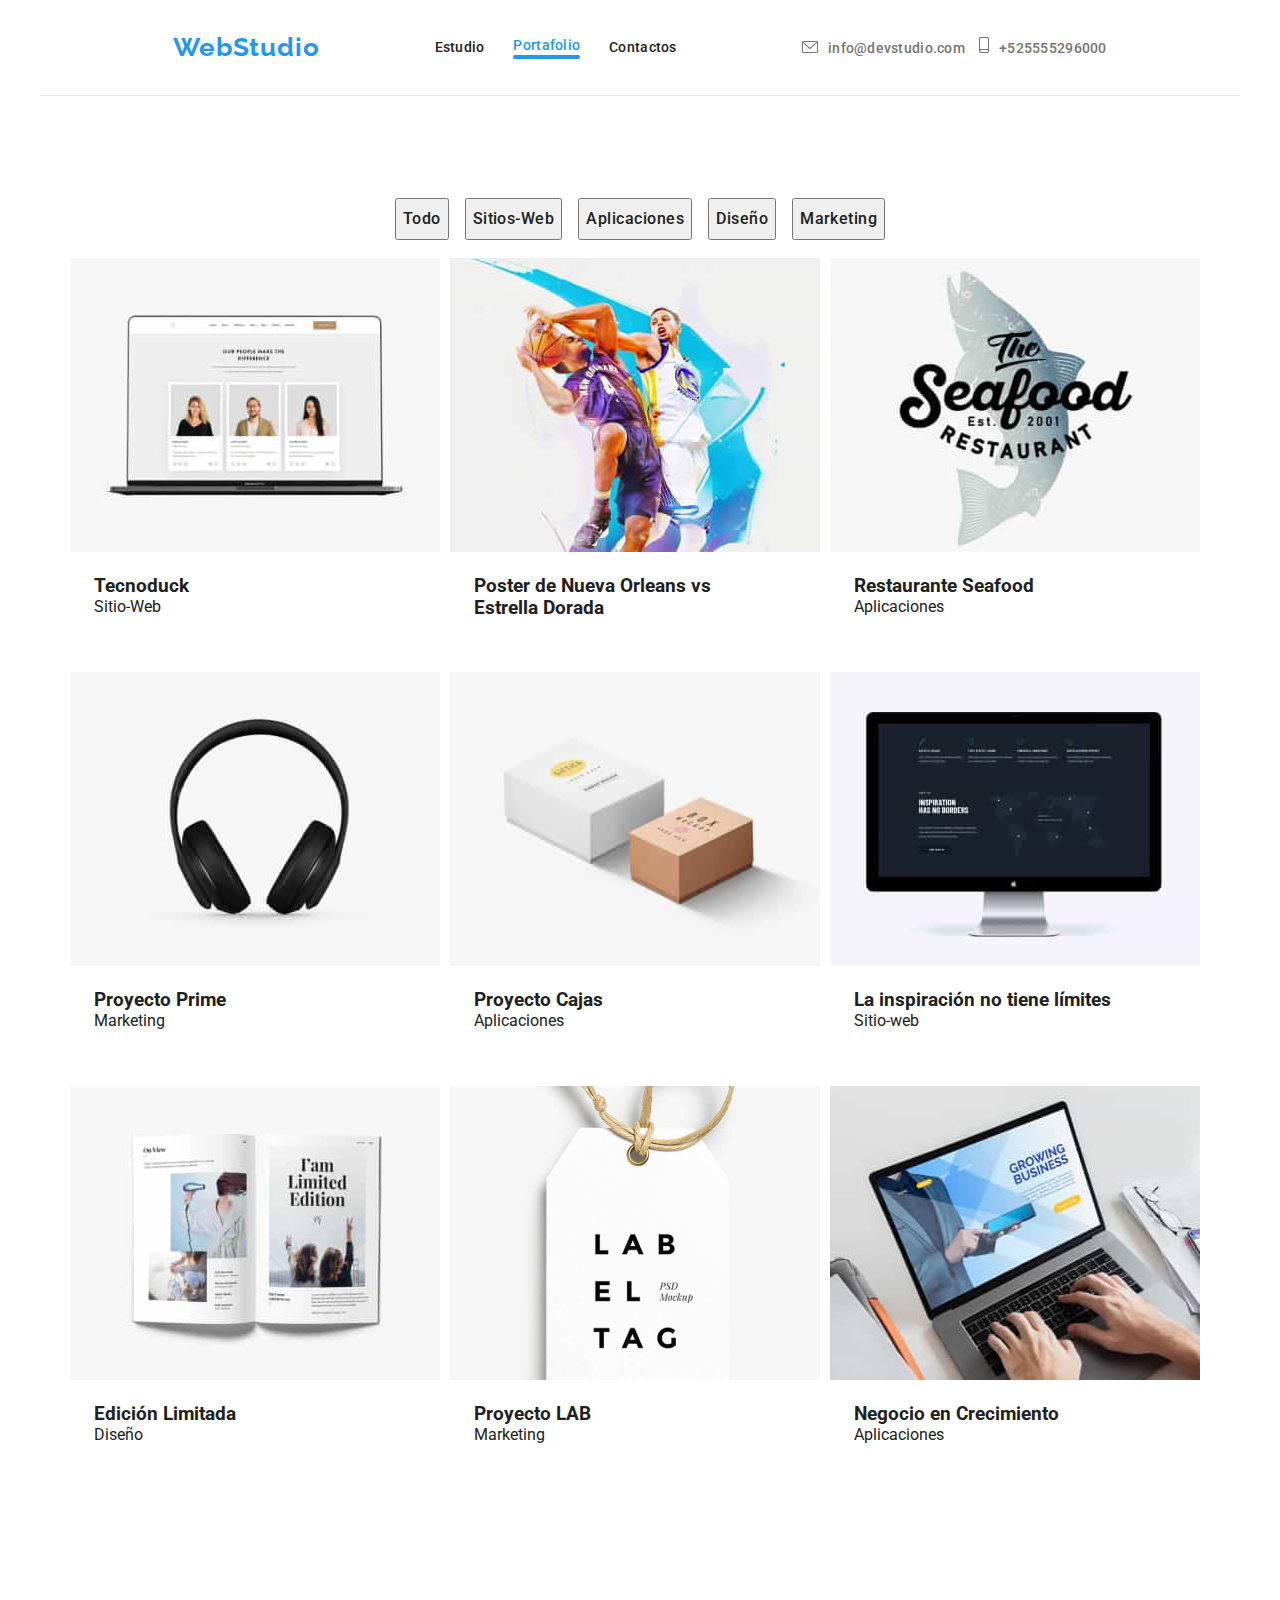
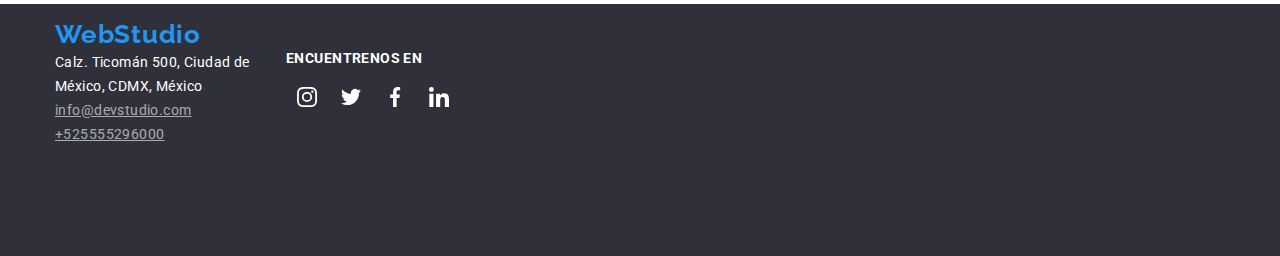
==== portfolio.html @ a1d6a70d "copy task 5" ====
<!DOCTYPE html>
<html lang="en">
  <head>
    <meta charset="UTF-8" >
    <meta http-equiv="X-UA-Compatible" content="IE=edge" >
    <meta name="viewport" content="width=device-width, initial-scale=1.0" >
    <title>WebStudio</title>
    <link
      rel="stylesheet"
      href="https://cdnjs.cloudflare.com/ajax/libs/modern-normalize/1.1.0/modern-normalize.css"
    >
    <link rel="stylesheet" href="./css/styles.css" >
    <link rel="preconnect" href="https://fonts.googleapis.com" >
    <link rel="preconnect" href="https://fonts.gstatic.com" crossorigin >
    <link
      href="https://fonts.googleapis.com/css2?family=Raleway:wght@700&family=Roboto:wght@400;500;700;900&display=swap"
      rel="stylesheet"
    >
  </head>
  <body>
    <header class="container">
          <ul class="links">
            <li><a class="logo" href="">WebStudio</a></li>
            <ul class="links2">
            <li><a class="link" href="index.html">Estudio</a></li>
            <li><a class="link active" href="portfolio.html">Portafolio</a></li>
            <li><a class="link" href="#">Contactos</a></li>
            </ul>
            <li>
              <a class="contact1" href="mailto:info@devstudio.com">
                    <svg class="icon2">
                      <use href="./images/svg/icons.svg#sobre"></use>
                    </svg>info@devstudio.com</a
              >
              <a class="contact2" href="tel:+525555296000">
                    <svg class="icon-tel">
                      <use href="./images/svg/icons.svg#telefono"></use>
                    </svg>+525555296000</a>
            </li>
          </ul>
    </header>
    <main class="top2">
      <section>
        <div class="container">
        <ul class="buttons-container">
          <li><button class="buttons" type="button">Todo</button></li>
          <li><button class="buttons" type="button">Sitios-Web</button></li>
          <li><button class="buttons" type="button">Aplicaciones</button></li>
          <li><button class="buttons" type="button">Diseño</button></li>
          <li><button class="buttons" type="button">Marketing</button></li>
        </ul>
        <ul class="proyects-container">
          <li class="proyects-card">
            <div class="card-image">
            <img src="./images/tecnoduck.jpg" alt="Tecnoduck" width="370">
            <div class="card-hove">
              Tecnoduck es una plataforma de distribución de coronavirus de última generación. Las compañías usan esta plataforma para el espionaje digital y los ataques a los servidores seguros de la competencia.
            </div>
            </div>
            <div class="card-body">
            <h3>Tecnoduck</h3>
            <p>Sitio-Web</p>
            </div>
          </li>
          <li class="proyects-card">
            <div class="card-image">
            <img src="./images/posterneworle.jpg" alt="poster" width="370">
            <div class="card-hove">
              <p>Lorem ipsum dolor sit amet consectetur adipisicing elit. Repellendus, maiores! Velit perferendis assumenda tempore molestiae commodi aperiam enim dolorum quia aliquam ab! Ducimus nostrum ipsum, commodi quaerat deleniti ipsa asperiores.</p>
            </div>
            </div>
            <div class="card-body">
            <h3>Poster de Nueva Orleans vs </h3>
            <h3>Estrella Dorada</h3>
            </div>
          </li>
          <li class="proyects-card">
            <div class="card-image">
            <img src="./images/seafood.jpg" alt="food" width="370">
            <div class="card-hove">
              <p>Lorem ipsum dolor sit amet consectetur adipisicing elit. Repellendus, maiores! Velit perferendis assumenda tempore molestiae commodi aperiam enim dolorum quia aliquam ab! Ducimus nostrum ipsum, commodi quaerat deleniti ipsa asperiores.</p>
            </div>
            </div>
            <div class="card-body">
            <h3>Restaurante Seafood</h3>
            <p>Aplicaciones</p>
            </div>
          </li>
          <li class="proyects-card">
            <div class="card-image">
            <img src="./images/prime.jpg" alt="Proyecto Prime" width="370">
            <div class="card-hove">
              <p>Lorem ipsum dolor sit amet consectetur adipisicing elit. Repellendus, maiores! Velit perferendis assumenda tempore molestiae commodi aperiam enim dolorum quia aliquam ab! Ducimus nostrum ipsum, commodi quaerat deleniti ipsa asperiores.</p>
            </div>
            </div>
            <div class="card-body">
            <h3>Proyecto Prime</h3>
            <p>Marketing</p>
            </div>
          </li>
          <li class="proyects-card">
            <div class="card-image">
            <img src="./images/box.jpg" alt="Proyecto Cajas" width="370">
            <div class="card-hove">
              <p>Lorem ipsum dolor sit amet consectetur adipisicing elit. Repellendus, maiores! Velit perferendis assumenda tempore molestiae commodi aperiam enim dolorum quia aliquam ab! Ducimus nostrum ipsum, commodi quaerat deleniti ipsa asperiores.</p>
            </div>
            </div>
            <div class="card-body">
            <h3>Proyecto Cajas</h3>
            <p>Aplicaciones</p>
            </div>
          </li>
          <li class="proyects-card">
            <div class="card-image">
            <img
              src="./images/limit.jpg"
              alt="La inspiración no tiene límites"
              width="370"
            >
            <div class="card-hove">
              <p>Lorem ipsum dolor sit amet consectetur adipisicing elit. Repellendus, maiores! Velit perferendis assumenda tempore molestiae commodi aperiam enim dolorum quia aliquam ab! Ducimus nostrum ipsum, commodi quaerat deleniti ipsa asperiores.</p>
            </div>
            </div>
            <div class="card-body">
            <h3>La inspiración no tiene límites</h3>
            <p>Sitio-web</p>
            </div>
          </li>
          <li class="proyects-card">
            <div class="card-image">
            <img src="./images/lab.jpg" alt="Edición Limitada" width="370">
            <div class="card-hove">
              <p>Lorem ipsum dolor sit amet consectetur adipisicing elit. Repellendus, maiores! Velit perferendis assumenda tempore molestiae commodi aperiam enim dolorum quia aliquam ab! Ducimus nostrum ipsum, commodi quaerat deleniti ipsa asperiores.</p>
            </div>
            </div>
            <div class="card-body">
            <h3>Edición Limitada</h3>
            <p>Diseño</p>
            </div>
          </li>
          <li class="proyects-card">
            <div class="card-image">
            <img src="./images/tag.jpg" alt="Proyecto LAB" width="370">
            <div class="card-hove">
              <p>Lorem ipsum dolor sit amet consectetur adipisicing elit. Repellendus, maiores! Velit perferendis assumenda tempore molestiae commodi aperiam enim dolorum quia aliquam ab! Ducimus nostrum ipsum, commodi quaerat deleniti ipsa asperiores.</p>
            </div>
            </div>
            <div class="card-body">
            <h3>Proyecto LAB</h3>
            <p>Marketing</p>
            </div>
          </li>
          <li class="proyects-card">
            <div class="card-image">
            <img
              src="./images/crecimiento.jpg"
              alt="Negocio en Crecimiento"
              width="370"
            >
            <div class="card-hove">
              <p>Lorem ipsum dolor sit amet consectetur adipisicing elit. Repellendus, maiores! Velit perferendis assumenda tempore molestiae commodi aperiam enim dolorum quia aliquam ab! Ducimus nostrum ipsum, commodi quaerat deleniti ipsa asperiores.</p>
            </div>
            </div>
            <div class="card-body">
            <h3>Negocio en Crecimiento</h3>
            <p>Aplicaciones</p>
            </div>
          </li>
        </ul>
        </div>
      </section>
    </main>

    <footer class="top1">
        <a class="logo container2" href="">WebStudio</a>
        <section class="container2">
        <address>
          <ul>
            <li class="address1">
              Calz. Ticomán 500, Ciudad de México, CDMX, México
            </li>
            <li>
              <a class="contact3" href="mailto:info@devstudio.com"
                >info@devstudio.com</a
              >
            </li>
            <li>
              <a class="contact3" href="tel:+525555296000">+525555296000</a>
            </li>
        </ul>
        </address>
        <div>
              <h2 class="title-redes">Encuentrenos en</h2>

              <div class="container-footer">
                <div class="social-container2">
                  <a class="social-container2" href="#">
                    <svg class="icon3">
                      <use href="./images/svg/icons.svg#instagram"></use>
                    </svg>
                  </a>
                </div>

                 <div class="social-container2">
                  <a class="social-container2" href="#">
                    <svg class="icon3">
                      <use href="./images/svg/icons.svg#twitter"></use>
                    </svg>
                  </a>
                </div>
                
                  <div class="social-container2">
                  <a class="social-container2" href="#">
                    <svg class="icon3">
                      <use href="./images/svg/icons.svg#facebook"></use>
                    </svg>
                  </a>
                </div>

                  <div class="social-container2">
                  <a class="social-container2" href="#">
                    <svg class="icon3">
                      <use href="./images/svg/icons.svg#linkedin"></use>
                    </svg>
                  </a>
                </div>
              </div>
            </div>
              </section>
    </footer>
  </body>
</html>
---- css/styles.css ----
:root {
  --brand-color: #212121;
  --brand2-color: #2196f3;
  --brand3-color: #ffffff;
  --brand4-color: #757575;
  --brand5-color: #2f303a;
  --gray-color: #afb1b8;
}
* {
  box-sizing: border-box;
  margin: 0;
  padding: 0;
}
body {
  width: 100%;
  font-family: 'Roboto', sans-serif;
  color: var(--brand-color);
  list-style-type: none;
}
header {
  border-bottom: 1px solid #ececec;
  margin-top: 20px;
}
li {
  list-style-type: none;
}
section {
  padding-top: 94px;
  padding-bottom: 94px;
}
.logo {
  width: 145px;
  font-family: 'Raleway', sans-serif;
  font-style: normal;
  font-weight: 700;
  font-size: 26px;
  line-height: 31px;
  /* identical to box height */
  letter-spacing: 0.03em;
  color: var(--brand2-color);
  text-decoration: none;
}
.links {
  display: flex;
  align-items: center;
  justify-content: space-evenly;
  padding: 32px;
}
.links2 {
  width: 300px;
  display: inline-flex;
  align-items: center;
  justify-content: space-evenly;
  box-sizing: border-box;
}
.link {
  font-style: normal;
  font-weight: 500;
  font-size: 14px;
  line-height: 16px;
  letter-spacing: 0.02em;
  color: var(--brand-color);
  text-decoration: none;
}
.link:hover,
.contact1:hover,
.contact2:hover,
.contact3:hover {
  color: var(--brand2-color);
}
.link:focus,
.contact1:focus,
.contact2:focus,
.contact3:focus {
  color: var(--brand2-color);
}
.contact1:focus .icon2,
.contact2:focus .icon-tel {
  fill: var(--brand2-color);
}
.team-container2:focus {
  background-color: var(--brand3-color);
  border: var(--brand2-color);
}
.team-container2:focus .clients {
  fill: var(--brand2-color);
}
.buttons:hover,
.button1:hover {
  background-color: var(--brand2-color);
  color: var(--brand3-color);
  box-shadow: 0px 3px 1px rgba(0, 0, 0, 0.1), 0px 1px 2px rgba(0, 0, 0, 0.08),
    0px 2px 2px rgba(0, 0, 0, 0.12);
  border-radius: 4px;
}
.link.active,
.button1:active,
.contact:active {
  color: var(--brand2-color);
}
.link.active::after {
  position: relative;
  display: block;
  content: '';
  width: 100%;
  height: 4px;
  border-radius: 2px;
  background: var(--brand2-color);
  box-sizing: initial;
}
.buttons:focus {
  background-color: var(--brand2-color);
  color: var(--brand3-color);
  box-shadow: 0px 3px 1px rgba(0, 0, 0, 0.1), 0px 1px 2px rgba(0, 0, 0, 0.08),
    0px 2px 2px rgba(0, 0, 0, 0.12);
  border-radius: 4px;
}
.contact1 {
  font-family: 'Roboto';
  font-style: normal;
  font-weight: 500;
  font-size: 14px;
  line-height: 16px;
  letter-spacing: 0.02em;
  margin-left: 10px;
  color: var(--brand4-color);
  list-style: none;
  text-decoration: none;
  padding-right: 10px;
}
.contact2 {
  font-family: 'Roboto';
  font-style: normal;
  font-weight: 500;
  font-size: 14px;
  line-height: 16px;
  letter-spacing: 0.02em;
  color: var(--brand4-color);
  list-style: none;
  text-decoration: none;
}
.contact3 {
  width: 231px;
  font-family: 'Roboto';
  font-style: normal;
  font-weight: 400;
  font-size: 14px;
  line-height: 24px;
  letter-spacing: 0.03em;
  color: rgba(255, 255, 255, 0.6);
}
.title1 {
  max-width: 696px;
  max-height: 120px;
  font-family: 'Roboto';
  font-style: normal;
  font-weight: 900;
  font-size: 30px;
  line-height: aut;
  /* or 136% */
  letter-spacing: 0.06em;
  text-transform: uppercase;
  color: var(--brand3-color);
}
.services {
  justify-content: center;
}
.button1 {
  width: 261px;
  height: 50px;
  font-style: normal;
  font-weight: 700;
  font-size: 16px;
  line-height: 1.87;
  align-items: center;
  text-align: center;
  letter-spacing: 0.06em;
  background: var(--brand2-color);
  box-shadow: 0px 4px 4px rgba(0, 0, 0, 0.15);
  border-radius: 4px;
  cursor: pointer;
  letter-spacing: 0.06em;
  color: var(--brand3-color);
}
.bgbutton1 {
  width: auto;
  height: 50px;
  left: 700px;
  top: 448px;
  background: #2196f3;
  box-shadow: 0px 4px 4px rgba(0, 0, 0, 0.15);
  border-radius: 4px;
}
.backdrop.is-hidden {
  visibility: hidden;
  opacity: 0;
  pointer-events: none;
}
.modal {
  position: absolute;
  width: 528px;
  height: 581px;
  top: 20%;
  background-color: var(--brand3-color);
  opacity: 1px;
  box-shadow: 0px 1px 3px rgba(0, 0, 0, 0.12), 0px 1px 1px rgba(0, 0, 0, 0.14),
    0px 2px 1px rgba(0, 0, 0, 0.2);
  border-radius: 4px;
}
.backdrop {
  position: absolute;
  justify-content: center;
  align-items: center;
  left: 0px;
  top: 0px;
  width: 1600px;
  height: 1024px;
  background: rgba(0, 0, 0, 0.2);
  display: flex;
}
.modal-close {
  box-sizing: border-box;
  position: absolute;
  width: 30px;
  height: 30px;
  left: 496px;
  background-color: var(--brand3-color);
  border: 0 solid rgba(0, 0, 0, 0.1);
  fill: var(--brand3-color);
}
.buttons {
  font-style: normal;
  font-weight: 500;
  font-size: 16px;
  line-height: 1.62;
  /* identical to box height, or 162% */
  text-align: center;
  letter-spacing: 0.03em;
  color: var(--brand-color);
  cursor: pointer;
  margin: 8px;
  padding: 6px 6px;
}
.text {
  font-style: normal;
  font-weight: 400;
  font-size: 14px;
  line-height: 1.71;
  /* or 171% */
  letter-spacing: 0.03em;
  color: var(--brand4-color);
  margin-left: 1px;
  width: 270px;
}

.title2 {
  font-style: normal;
  font-weight: 700;
  font-size: 36px;
  line-height: 2.62;
  text-align: center;
  letter-spacing: 0.03em;
  color: var(--brand-color);
  margin-left: 40px;
}

.title3 {
  font-style: normal;
  font-weight: 500;
  font-size: 16px;
  line-height: 1.18;
  /* identical to box height */
  text-align: center;
  letter-spacing: 0.03em;
  color: var(--brand-color);
}
.bgcolor {
  background-color: #f5f4fa;
}
.subtitles {
  display: flex;
  font-style: normal;
  font-weight: 700;
  font-size: 14px;
  line-height: 1.14;
  letter-spacing: 0.03em;
  color: var(--brand-color);
}

.carge {
  font-style: normal;
  font-weight: 400;
  font-size: 16px;
  line-height: 1.18;
  /* identical to box height */
  text-align: center;
  letter-spacing: 0.03em;
  color: var(--brand4-color);
}

.piepage {
  font-style: normal;
  font-weight: 400;
  font-size: 14px;
  line-height: 1.71;
  /* or 171% */
  letter-spacing: 0.03em;
  color: var(--brand3-color);
}
.container {
  padding: 0 15px;
  width: 1200px;
  margin: 0 auto;
}
.container2 {
  display: flex;
  padding: 0 15px;
  width: 1200px;
  margin: 0 auto;
}
.container-footer {
  display: inline-flex;
}
.images {
  display: inline-flex;
  font-family: 'Roboto';
  font-style: normal;
  font-weight: 700;
  font-size: 14px;
  line-height: 16px;
  text-align: center;
  letter-spacing: 0.03em;
  text-transform: uppercase;
  color: #ffffff;
}
.bgimages-titles {
  position: absolute;
  width: 370px;
  height: 70px;
  top: 1591px;
  background: rgba(47, 48, 58, 0.8);
}
.bgimages-title {
  font-style: normal;
  font-weight: 700;
  font-size: 14px;
  line-height: 70px;
  text-align: center;
  letter-spacing: 0.03em;
  text-transform: uppercase;
  color: var(--brand3-color);
}
.social-container {
  display: inline-flex;
  align-items: center;
  border-radius: 22px;
  background-color: var(--brand3-color);
  width: 44px;
  height: 44px;
  justify-content: center;
}
.redes-icons {
  align-items: center;
  display: flex;
  justify-content: space-between;
  margin: 15px;
  padding-right: 10px;
  padding-left: 10px;
}
.icon {
  width: 22px;
  height: 22px;
  fill: var(--gray-color);
}
.social-container:hover {
  background-color: var(--brand2-color);
}
.social-container:hover .icon {
  fill: var(--brand3-color);
}
.social-container:focus {
  background-color: var(--brand2-color);
}
.social-container:focus .icon {
  fill: var(--brand3-color);
}
.icon2 {
  align-items: center;
  display: inline-flex;
  width: 16px;
  height: 12px;
  fill: #757575;
  margin-right: 10px;
}
.icon-tel {
  align-items: center;
  display: inline-flex;
  width: 10px;
  height: 16px;
  fill: #757575;
  margin-right: 10px;
}
.team-container {
  display: flex;
  justify-content: center;
}
.social-container2 {
  display: inline-flex;
  align-items: center;
  border-radius: 22px;
  background-color: var(--brand5-color);
  width: 44px;
  height: 44px;
  justify-content: center;
}
.title-redes {
  align-items: center;
  font-family: 'Roboto';
  font-style: normal;
  font-weight: 700;
  font-size: 14px;
  line-height: 16px;
  letter-spacing: 0.03em;
  text-transform: uppercase;
  color: var(--brand3-color);
  margin-bottom: 10px;
}
.icon3 {
  width: 22px;
  height: 22px;
  fill: var(--brand3-color);
}
.social-container2:hover {
  background-color: var(--brand2-color);
}

.social-container2:hover .icon3 {
  fill: var(--brand3-color);
}

.social-container2:focus {
  background-color: var(--brand2-color);
}

.social-container2:focus .icon3 {
  fill: var(--brand3-color);
}
.contact1:hover .icon2,
.contact2:hover .icon-tel {
  fill: var(--brand2-color);
}
.team-container2 {
  display: inline-flex;
  width: 170px;
  height: 81px;
  margin-right: 20px;
  margin-bottom: 30px;
  border: 1px solid var(--gray-color);
  border-radius: 4px;
}
.clients {
  width: 170px;
  height: 81px;
  margin-bottom: 30px;
  padding: 14px 32px;
  fill: var(--gray-color);
}
.team-container2:hover {
  border-color: var(--brand2-color);
}
.team-container2 .clients:hover {
  fill: var(--brand2-color);
}
.team-container,
.buttons-container {
  display: flex;
  justify-content: center;
}
.proyects-container {
  box-sizing: border-box;
  display: flex;
  flex-wrap: wrap;
  margin: 10px;
  justify-content: center;
}
.proyects-card {
  width: 370px;
  height: 404px;
  background: var(--brand3-color);
  margin-right: 10px;
  margin-bottom: 10px;
}
.card-body {
  padding: 20px 24px;
  text-align: left;
}
.card-hove {
  position: absolute;
  top: 0;
  height: 294px;
  width: 370px;
  background: rgba(33, 150, 243, 0.9);
  padding: 63px 24px;
  letter-spacing: 0.03em;
  color: var(--brand3-color);
  text-align: left;
  transform: translateY(102%);
  transition: transform 250ms ease;
  transition-timing-function: cubic-bezier(0.4, 0, 0.2, 1);
}
.card-image {
  position: relative;
  overflow: hidden;
}
.proyects-card:hover .card-hove {
  transform: translateY(0%);
}
.proyects-card:hover {
  border: 1px solid #eeeeee;
  box-shadow: 0px 1px 1px rgba(0, 0, 0, 0.12), 0px 4px 4px rgba(0, 0, 0, 0.06),
    1px 4px 6px rgba(0, 0, 0, 0.16);
}
.team-card {
  width: 270px;
  background: var(--brand3-color);
  /* material shadow v1 */
  box-shadow: 0px 1px 3px rgba(0, 0, 0, 0.12), 0px 1px 1px rgba(0, 0, 0, 0.14),
    0px 2px 1px rgba(0, 0, 0, 0.2);
  border-radius: 0px 0px 4px 4px;
  margin: 20px;
}
.top {
  display: flex;
  padding-bottom: 94px;
  width: 100%;
  height: 600px;
  left: -4px;
  top: 80px;
  background: var(--brand5-color);
  align-items: center;
  text-align: center;
  background-image: linear-gradient(
      to top,
      rgba(47, 48, 58, 0.4),
      rgba(196, 196, 196, 0.4)
    ),
    url('../images/bgimage.jpg');
  background-size: cover;
  background-position: 0 0;
  background-repeat: no-repeat;
}
.top2 {
  width: 100%;
  background: var(--brand3-color);
  text-align: center;
}
.top1 {
  padding-top: 15px;
  width: 100%;
  height: 252px;
  background: var(--brand5-color);
}
.address1 {
  width: 231px;

  font-family: 'Roboto';
  font-style: normal;
  font-weight: 400;
  font-size: 14px;
  line-height: 24px;
  /* or 171% */

  letter-spacing: 0.03em;

  color: var(--brand3-color);
}
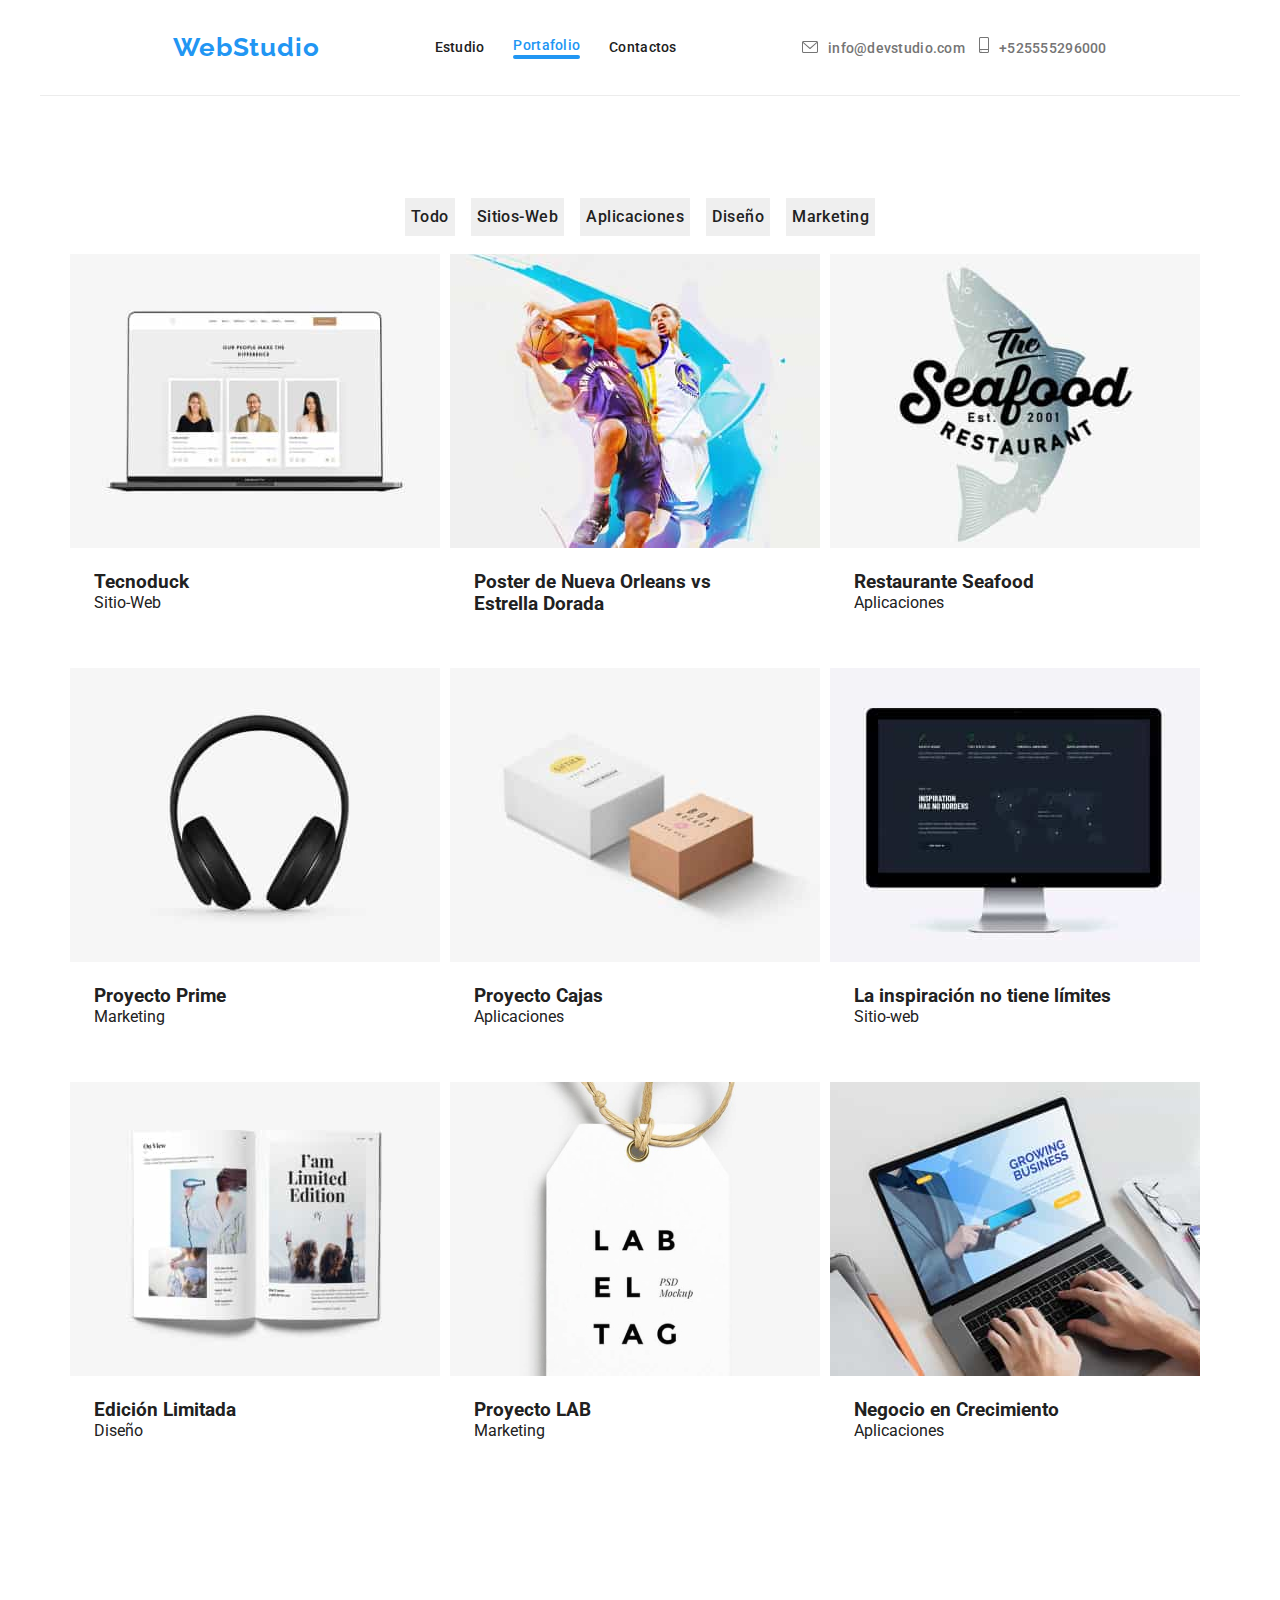
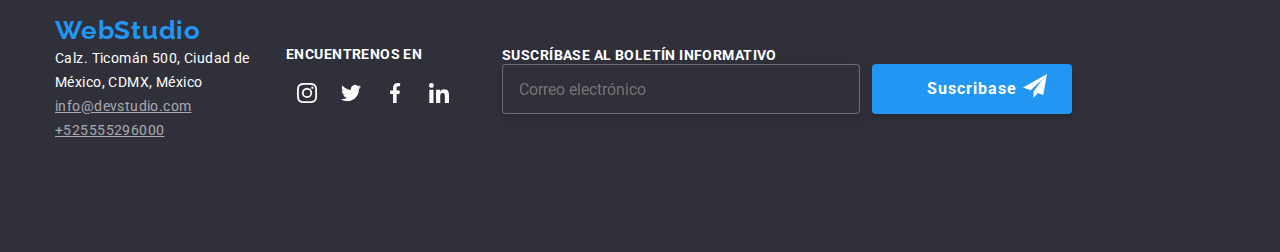
==== commit 268811b3: "update css, index and portfolio" ====
--- a/portfolio.html
+++ b/portfolio.html
@@ -226,6 +226,23 @@
                 </div>
               </div>
             </div>
+            <div>
+            <form action="">
+            <div>
+                <label class="suscrib" for="input-sucrib">
+                  SUSCRÍBASE al boletín informativo
+                </label>
+                <div class="modal-form-input-">
+                <input class="modal-form-input-suscrib" type="email" name="suscrib" id="input-suscrib" required placeholder="Correo electrónico">
+                <button class="boton-suscrib" type="submit">
+                  Suscribase
+                <svg class="boton-suscrib-svg">
+                  <use href="./images/svg/icons.svg#boton-suscrib"></use>
+                </svg>
+                </button>
+                </div>
+              </div>
+              </form>
               </section>
     </footer>
   </body>
--- a/css/styles.css
+++ b/css/styles.css
@@ -156,7 +156,7 @@
   font-style: normal;
   font-weight: 900;
   font-size: 30px;
-  line-height: aut;
+  line-height: auto;
   /* or 136% */
   letter-spacing: 0.06em;
   text-transform: uppercase;
@@ -181,6 +181,7 @@
   cursor: pointer;
   letter-spacing: 0.06em;
   color: var(--brand3-color);
+  border: none;
 }
 .bgbutton1 {
   width: auto;
@@ -200,12 +201,13 @@
   position: absolute;
   width: 528px;
   height: 581px;
-  top: 20%;
+  top: 10%;
   background-color: var(--brand3-color);
   opacity: 1px;
   box-shadow: 0px 1px 3px rgba(0, 0, 0, 0.12), 0px 1px 1px rgba(0, 0, 0, 0.14),
     0px 2px 1px rgba(0, 0, 0, 0.2);
   border-radius: 4px;
+  padding: 40px;
 }
 .backdrop {
   position: absolute;
@@ -224,9 +226,167 @@
   width: 30px;
   height: 30px;
   left: 496px;
+  top: 1px;
   background-color: var(--brand3-color);
-  border: 0 solid rgba(0, 0, 0, 0.1);
-  fill: var(--brand3-color);
+  border: 1px solid rgba(0, 0, 0, 0.1);
+  border-radius: 50%;
+  padding-top: 6px;
+  padding-left: 5px;
+  align-items: center;
+}
+.title-modal {
+  width: 448px;
+  height: 23px;
+  font-family: 'Roboto';
+  font-style: normal;
+  font-weight: 700;
+  font-size: 20px;
+  line-height: 23px;
+  letter-spacing: 0.03em;
+  color: var(--brand-color);
+  text-transform: none;
+}
+.name {
+  display: flex;
+  width: 44px;
+  height: 14px;
+  font-family: 'Roboto';
+  font-style: normal;
+  font-weight: 400;
+  font-size: 12px;
+  line-height: 14px;
+  /* identical to box height */
+  letter-spacing: 0.01em;
+  color: var(--brand4-color);
+  text-transform: none;
+  text-align: left;
+  padding: 12px;
+  margin-bottom: 4px;
+}
+.modal-form-input {
+  display: block;
+  width: 100%;
+  height: 40px;
+  border: 1px solid rgba(33, 33, 33, 0.2);
+  border-radius: 4px;
+  outline: none;
+  padding-left: 40px;
+  font-size: 50%;
+}
+.modal-form-input:focus,
+.modal-form-input:hover,
+textarea:hover,
+textarea:focus,
+.boton-suscrib:hover,
+.boton-suscrib:focus {
+  border: 1px solid var(--brand2-color);
+}
+.modal-form-svg {
+  width: 18px;
+  height: 18px;
+  position: absolute;
+  top: 14px;
+  left: 15px;
+}
+.modal-form-svg-close {
+  width: 18px;
+  height: 18px;
+  position: absolute;
+  top: 6px;
+  left: 5px;
+}
+.modal-form-input:hover + .modal-form-svg,
+.modal-form-input:focus + .modal-form-svg {
+  fill: var(--brand2-color);
+}
+.modal-close:hover,
+.modal-close:focus{
+  fill: var(--brand2-color);
+}
+.modal-form-input-group {
+  position: relative;
+}
+textarea {
+  resize: none;
+  font-family: inherit;
+  font-size: 50%;
+  border: 1px solid rgba(33, 33, 33, 0.2);
+  border-radius: 4px;
+  outline: none;
+}
+.modal-form-textarea {
+  width: 100%;
+  box-shadow: 0px 1px 3px rgba(0, 0, 0, 0.12), 0px 1px 1px rgba(0, 0, 0, 0.14),
+    0px 2px 1px rgba(0, 0, 0, 0.2);
+  border-radius: 4px;
+  outline: none;
+  padding: 12px;
+  padding-left: 16px;
+  padding-right: 16px;
+}
+.check {
+  display: flex;
+  width: 400.62px;
+  height: 24px;
+  font-family: 'Roboto';
+  font-style: normal;
+  font-weight: 400;
+  font-size: 14px;
+  line-height: 24px;
+  /* identical to box height, or 171% */
+  letter-spacing: 0.03em;
+  text-transform: none;
+  color: var(--brand4-color);
+  text-align: justify;
+}
+.content-checkbox {
+  display: flex;
+  align-items: center;
+  gap: 4px;
+  padding-bottom: 25px;
+}
+input[type='checkbox']:checked {
+  background: var(--brand2-color);
+  color: white;
+}
+
+input[type='checkbox'] {
+  cursor: pointer;
+  -webkit-appearance: none;
+  -moz-appearance: none;
+  appearance: none;
+  outline: 0;
+  background: lightgray;
+  height: 15px;
+  width: 16px;
+  border: 1px solid white;
+  color: white;
+}
+
+input[type='checkbox']:after {
+  content: ' ';
+  position: relative;
+  left: 30%;
+  width: 50%;
+  height: 100%;
+  border: solid var(--brand3-color);
+  border-width: 0 2px 2px 0;
+  transform: rotate(50deg);
+  display: none;
+}
+
+input[type='checkbox']:checked:after {
+  display: block;
+}
+.form-button {
+  padding: 10px 75px 10px 75px;
+  color: var(--brand3-color);
+  background: #188ce8;
+  box-shadow: 0px 4px 4px rgba(0, 0, 0, 0.15);
+  border-radius: 4px;
+  outline: none;
+  margin-bottom: 50%;
+  border: none;
 }
 .buttons {
   font-style: normal;
@@ -240,6 +400,7 @@
   cursor: pointer;
   margin: 8px;
   padding: 6px 6px;
+  border: none;
 }
 .text {
   font-style: normal;
@@ -273,6 +434,58 @@
   text-align: center;
   letter-spacing: 0.03em;
   color: var(--brand-color);
+}
+.suscrib {
+  position: relative;
+  width: 275px;
+  height: 16px;
+  left: 0;
+  font-family: 'Roboto';
+  font-style: normal;
+  font-weight: 700;
+  font-size: 14px;
+  line-height: 16px;
+  letter-spacing: 0.03em;
+  text-transform: uppercase;
+  color: var(--brand3-color);
+  margin-left: 40px;
+}
+.modal-form-input-suscrib {
+  position: relative;
+  width: 358px;
+  height: 50px;
+  border: 1px solid rgba(255, 255, 255, 0.3);
+  filter: drop-shadow(0px 4px 4px rgba(0, 0, 0, 0.15));
+  border-radius: 4px;
+  padding: 15px 45px 15px 16px;
+  background-color: var(--brand5-color);
+  margin-left: 40px;
+}
+.boton-suscrib{
+position: absolute;
+  width: 200px;
+  height: 50px;
+  background: var(--brand2-color);
+  box-shadow: 0px 4px 4px rgba(0, 0, 0, 0.15);
+  border-radius: 4px;
+  border: none;
+  margin-left: 12px;
+    font-family: 'Roboto';
+      font-style: normal;
+      font-weight: 700;
+      font-size: 16px;
+      line-height: 30px;
+      letter-spacing: 0.06em;
+      color: var(--brand3-color);
+      padding: 10px;
+}
+.boton-suscrib-svg{
+  position: absolute;
+  width: 24px;
+  height: 24px;
+    left: 75.31%;
+    right: 15.19%;
+    background: var(--brand2-color);
 }
 .bgcolor {
   background-color: #f5f4fa;
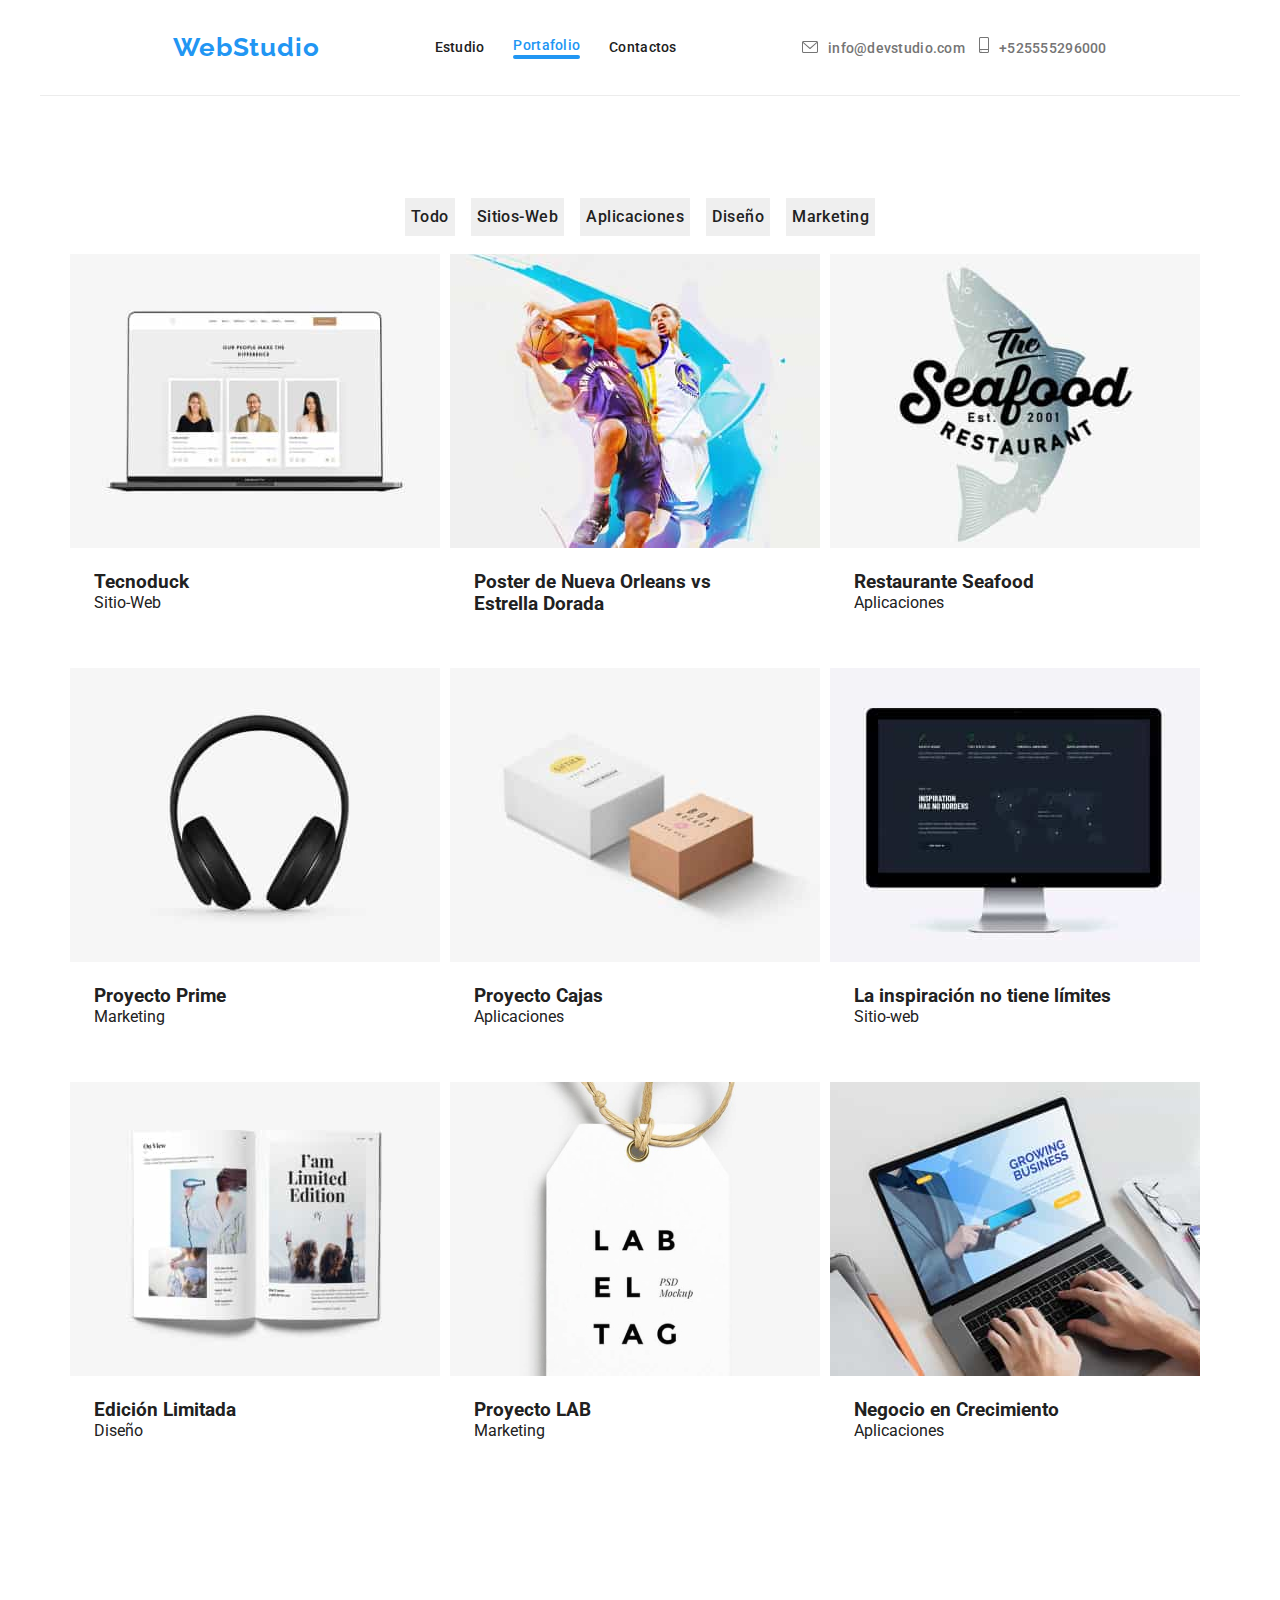
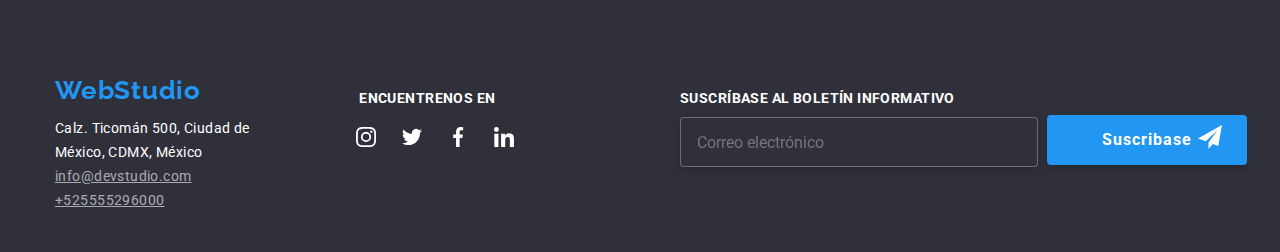
==== commit facbf8ae: "updates" ====
--- a/portfolio.html
+++ b/portfolio.html
@@ -172,10 +172,14 @@
     </main>
 
     <footer class="top1">
-        <a class="logo container2" href="">WebStudio</a>
+
         <section class="container2">
+
         <address>
           <ul>
+            <li>
+            <a class="logo" href="">WebStudio</a> 
+            </li>
             <li class="address1">
               Calz. Ticomán 500, Ciudad de México, CDMX, México
             </li>
@@ -190,8 +194,7 @@
         </ul>
         </address>
         <div>
-              <h2 class="title-redes">Encuentrenos en</h2>
-
+          <h2 class="title-redes">Encuentrenos en</h2>
               <div class="container-footer">
                 <div class="social-container2">
                   <a class="social-container2" href="#">
@@ -226,14 +229,13 @@
                 </div>
               </div>
             </div>
-            <div>
-            <form action="">
+            <form>
             <div>
                 <label class="suscrib" for="input-sucrib">
                   SUSCRÍBASE al boletín informativo
                 </label>
                 <div class="modal-form-input-">
-                <input class="modal-form-input-suscrib" type="email" name="suscrib" id="input-suscrib" required placeholder="Correo electrónico">
+                <input class="modal-form-input-suscrib2" type="email" name="suscrib" id="input-suscrib" required placeholder="Correo electrónico">
                 <button class="boton-suscrib" type="submit">
                   Suscribase
                 <svg class="boton-suscrib-svg">
--- a/css/styles.css
+++ b/css/styles.css
@@ -277,8 +277,8 @@
 .modal-form-input:hover,
 textarea:hover,
 textarea:focus,
-.boton-suscrib:hover,
-.boton-suscrib:focus {
+.modal-form-input-suscrib:hover,
+.modal-form-input-suscrib:focus {
   border: 1px solid var(--brand2-color);
 }
 .modal-form-svg {
@@ -300,7 +300,7 @@
   fill: var(--brand2-color);
 }
 .modal-close:hover,
-.modal-close:focus{
+.modal-close:focus {
   fill: var(--brand2-color);
 }
 .modal-form-input-group {
@@ -436,10 +436,10 @@
   color: var(--brand-color);
 }
 .suscrib {
-  position: relative;
+  position: absolute;
   width: 275px;
   height: 16px;
-  left: 0;
+  left: 50%;
   font-family: 'Roboto';
   font-style: normal;
   font-weight: 700;
@@ -448,12 +448,17 @@
   letter-spacing: 0.03em;
   text-transform: uppercase;
   color: var(--brand3-color);
+  margin-top: 15px;
   margin-left: 40px;
+  margin-bottom: 20px;
 }
 .modal-form-input-suscrib {
-  position: relative;
+  box-sizing: border-box;
+  position: absolute;
   width: 358px;
   height: 50px;
+  left: 50%;
+  top:2780px;
   border: 1px solid rgba(255, 255, 255, 0.3);
   filter: drop-shadow(0px 4px 4px rgba(0, 0, 0, 0.15));
   border-radius: 4px;
@@ -461,31 +466,47 @@
   background-color: var(--brand5-color);
   margin-left: 40px;
 }
-.boton-suscrib{
-position: absolute;
+.modal-form-input-suscrib2 {
+  box-sizing: border-box;
+  position: absolute;
+  width: 358px;
+  height: 50px;
+  left: 50%;
+  top: 1717px;
+  border: 1px solid rgba(255, 255, 255, 0.3);
+  filter: drop-shadow(0px 4px 4px rgba(0, 0, 0, 0.15));
+  border-radius: 4px;
+  padding: 15px 45px 15px 16px;
+  background-color: var(--brand5-color);
+  margin-left: 40px;
+}
+.boton-suscrib {
+  position: relative;
   width: 200px;
   height: 50px;
+  left: 465px;
+  top:40px;
   background: var(--brand2-color);
   box-shadow: 0px 4px 4px rgba(0, 0, 0, 0.15);
   border-radius: 4px;
   border: none;
-  margin-left: 12px;
-    font-family: 'Roboto';
-      font-style: normal;
-      font-weight: 700;
-      font-size: 16px;
-      line-height: 30px;
-      letter-spacing: 0.06em;
-      color: var(--brand3-color);
-      padding: 10px;
-}
-.boton-suscrib-svg{
+  margin-left: 52px;
+  font-family: 'Roboto';
+  font-style: normal;
+  font-weight: 700;
+  font-size: 16px;
+  line-height: 30px;
+  letter-spacing: 0.06em;
+  color: var(--brand3-color);
+  padding: 10px;
+}
+.boton-suscrib-svg {
   position: absolute;
   width: 24px;
   height: 24px;
-    left: 75.31%;
-    right: 15.19%;
-    background: var(--brand2-color);
+  left: 75.31%;
+  right: 15.19%;
+  background: var(--brand2-color);
 }
 .bgcolor {
   background-color: #f5f4fa;
@@ -530,9 +551,11 @@
   padding: 0 15px;
   width: 1200px;
   margin: 0 auto;
+  padding-top: 60px;
 }
 .container-footer {
-  display: inline-flex;
+  display: flex;
+  padding-left: 60px;
 }
 .images {
   display: inline-flex;
@@ -618,13 +641,15 @@
   justify-content: center;
 }
 .social-container2 {
-  display: inline-flex;
+  position: relative;
+  display: flex;
   align-items: center;
   border-radius: 22px;
   background-color: var(--brand5-color);
   width: 44px;
   height: 44px;
   justify-content: center;
+  margin-right: 2px;
 }
 .title-redes {
   align-items: center;
@@ -636,9 +661,16 @@
   letter-spacing: 0.03em;
   text-transform: uppercase;
   color: var(--brand3-color);
+  padding-top: 15px;
   margin-bottom: 10px;
+  margin-left: 30%;
 }
 .icon3 {
+  display: inherit;
+  left: 60px;
+  right: -0.16%;
+  justify-content: center;
+  align-items: center;
   width: 22px;
   height: 22px;
   fill: var(--brand3-color);
@@ -782,8 +814,7 @@
   font-size: 14px;
   line-height: 24px;
   /* or 171% */
-
-  letter-spacing: 0.03em;
-
-  color: var(--brand3-color);
-}
+  letter-spacing: 0.03em;
+  color: var(--brand3-color);
+  padding-top: 10px;
+}
